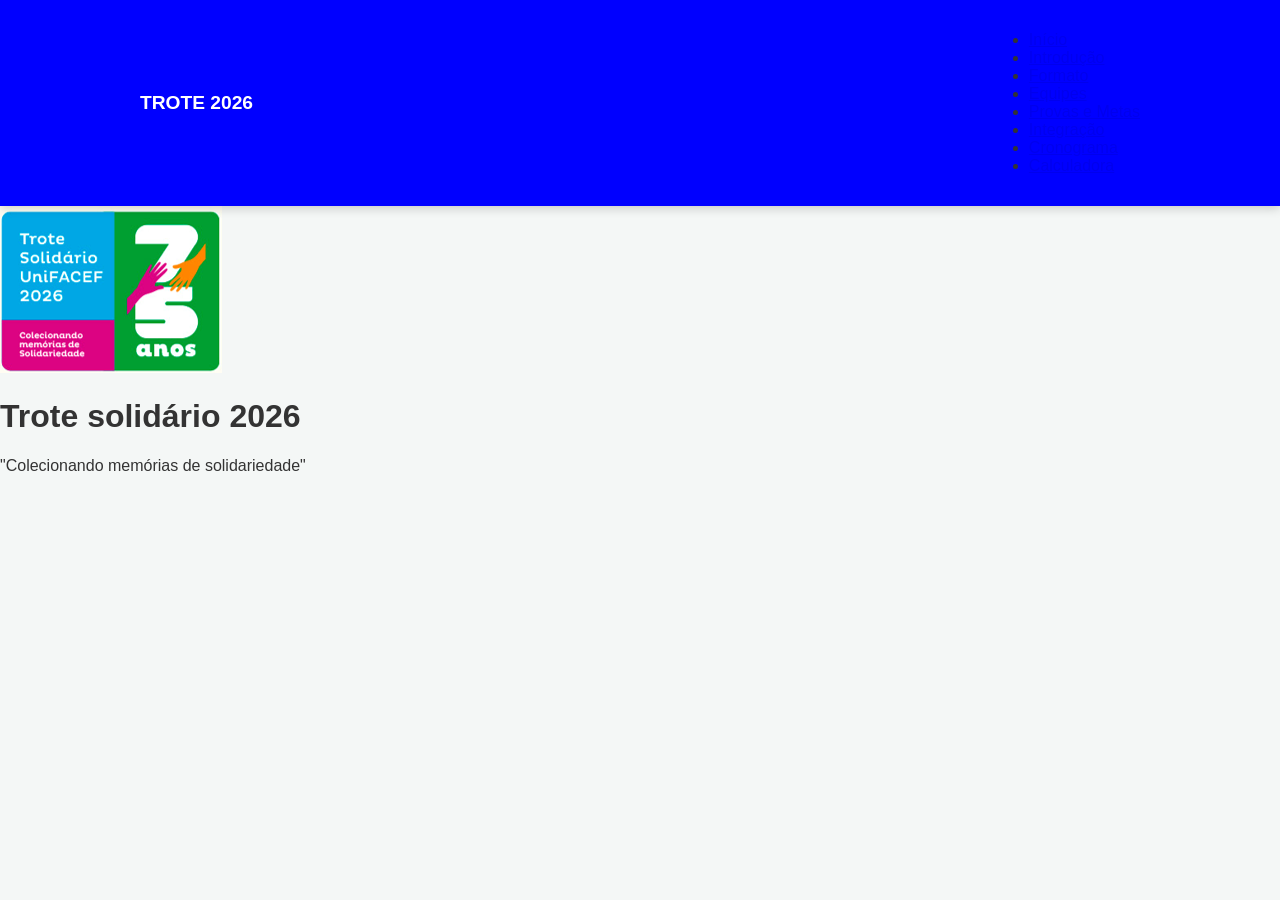
==== index.html @ b151b0ec "v1" ====
<!DOCTYPE html>
<html lang="pt-br">
<head>
    <meta charset="UTF-8">
    <meta name="viewport" content="width=device-width, initial-scale=1.0">
    <title>Trote solidário</title>
    <link rel="stylesheet" href="style.css">
</head>
<body>
    <nav class="menu">
        <div class="menu-container">
            <a href="index.html" class="menu-logo">Trote 2026</a>
            <ul>
                <li><a href="index.html">Início</a></li>
                <li><a href="introducao.html">Introdução</a></li>
                <li><a href="formato.html">Formato</a></li>
                <li><a href="equipes.html">Equipes</a></li>
                <li><a href="provas.html">Provas e Metas</a></li>
                <li><a href="integracao.html">Integração</a></li>
                <li><a href="cronograma.html">Cronograma</a></li>
                <li><a href="calculadora.html">Calculadora</a></li>
            </ul>
        </div>
    </nav>
    <header>
        <img src="trote.png" alt="Logo do Trote Solidário">
        <h1>Trote solidário 2026</h1>
        <p>"Colecionando memórias de solidariedade"</p>
    </header>
    <main>
        <section>

        </section>
        <section>

        </section>
    </main>
</body>
</html>
---- style.css ----
body {
    margin: 0;
    font-family: 'Segoe UI', sans-serif; 
    background-color: #f4f7f6;
    color: #333;
}
.menu {
    background-color: blue;
    padding: 15px 0;
    position: sticky;
    top: 0;
    z-index: 1000;
    box-shadow: 0 2px 10px rgba(0, 0, 0, 0.2);
}
.menu-container {
    max-width: 1000px;
    margin: 0 auto;
    display: flex;
    justify-content: space-between;
    align-items: center;
    padding: 0 20px;
}
.menu-logo {
    color: white;
    text-decoration: none;
    font-weight: bold;
    font-size: 1.2rem;
    text-transform: uppercase;
}
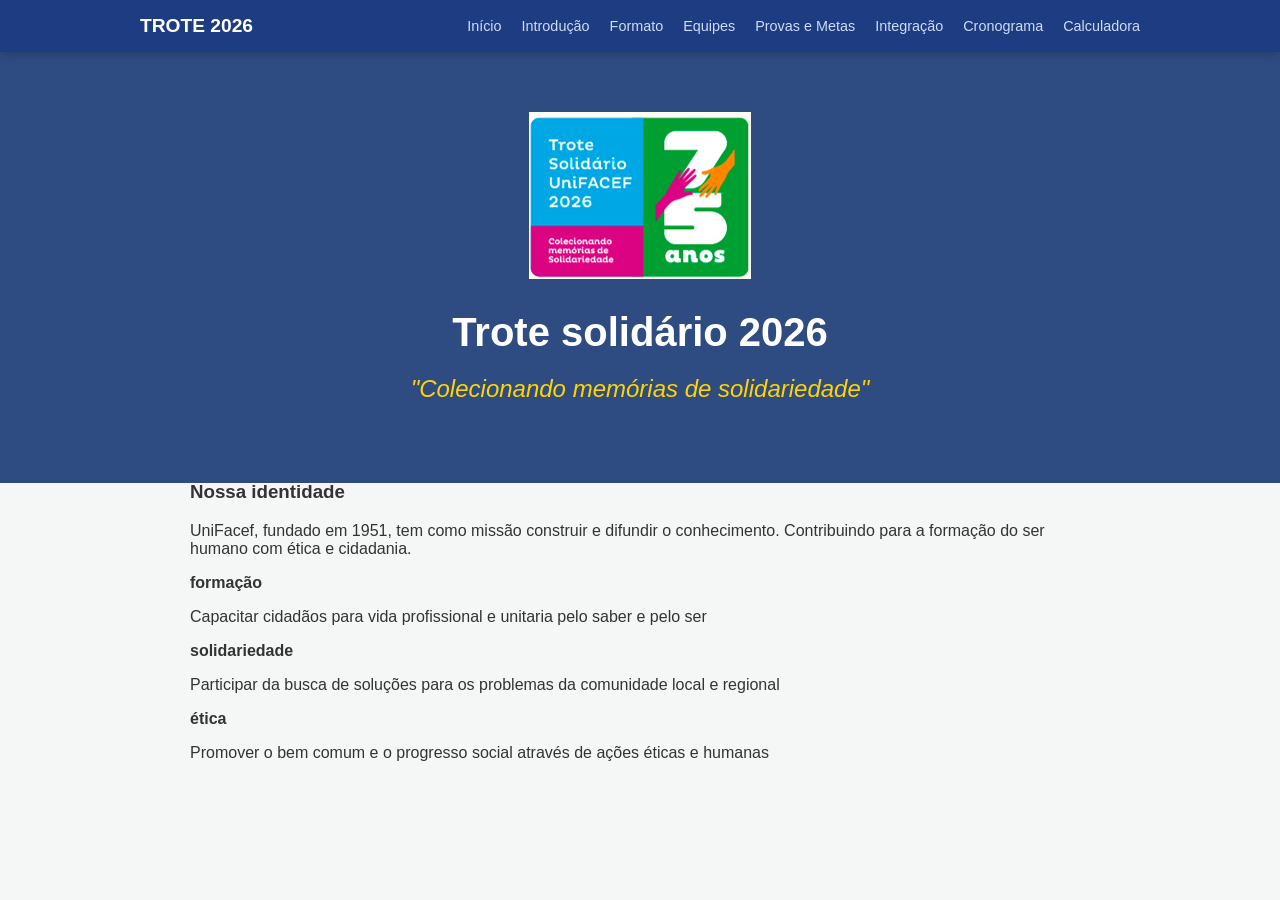
==== commit 558e094d: "v2" ====
--- a/index.html
+++ b/index.html
@@ -10,7 +10,7 @@
     <nav class="menu">
         <div class="menu-container">
             <a href="index.html" class="menu-logo">Trote 2026</a>
-            <ul>
+            <ul class="lista">
                 <li><a href="index.html">Início</a></li>
                 <li><a href="introducao.html">Introdução</a></li>
                 <li><a href="formato.html">Formato</a></li>
@@ -22,12 +22,35 @@
             </ul>
         </div>
     </nav>
-    <header>
-        <img src="trote.png" alt="Logo do Trote Solidário">
-        <h1>Trote solidário 2026</h1>
-        <p>"Colecionando memórias de solidariedade"</p>
+    <header class="cabecalho">
+        <div class="container">
+            <img src="trote.png" alt="UniFacef" class="cabecalho-logo">
+            <h1>Trote solidário 2026</h1>
+            <h2>"Colecionando memórias de solidariedade"</h2>
+        </div>
     </header>
-    <main>
+    <main class="principal">
+        <section class="misao-valores">
+            <h3>Nossa identidade</h3>
+            <p>UniFacef, fundado em 1951, tem como missão construir e difundir o conhecimento. Contribuindo para a formação do ser humano com ética e cidadania.</p>
+            <div class="pilares-container">
+                <div class="pilar">
+                    <strong>formação</strong>
+                    <p> Capacitar cidadãos para vida profissional e unitaria pelo saber e pelo ser </p>
+                </div>
+                <div class="pilar">
+                    <strong>solidariedade</strong>
+                    <p> Participar da busca de soluções para os problemas da comunidade local e regional </p>
+                </div>
+                 <div class="pilar">
+                    <strong>ética</strong>
+                    <p> Promover o bem comum e o progresso social através de ações éticas e humanas </p>
+                </div>
+            </div>
+        </section>
+        <section>
+
+        </section>
         <section>
 
         </section>
--- a/style.css
+++ b/style.css
@@ -5,7 +5,7 @@
     color: #333;
 }
 .menu {
-    background-color: blue;
+    background-color: #1e3c82;
     padding: 15px 0;
     position: sticky;
     top: 0;
@@ -26,4 +26,45 @@
     font-weight: bold;
     font-size: 1.2rem;
     text-transform: uppercase;
+}
+.lista {
+    list-style: none;
+    display: flex;
+    gap: 20px;
+    margin: 0;
+    padding: 0;
+}
+.lista a {
+    color: #cddcf7;
+    text-decoration: none;
+    font-size: 0.9rem;
+    font-weight: 500;
+    transition: color 0.3s;
+    
+}
+.lista a:hover {
+    color: #ffff
+}
+.cabecalho {
+    background-color: #2e4c82;
+    padding: 60px 20px;
+    text-align: center;
+}
+.cabecalho h1 {
+    color: white;
+    font-size: 2.5rem;
+    margin-bottom: 5px;
+}
+.cabecalho h2 {
+    font-weight: 300;
+    font-style: italic;
+    color: #ffd400;
+}
+.principal {
+    max-width: 900px;
+    margin: -40px auto 40px;
+    padding: 20px;
+}
+.missao-valores {
+    
 }
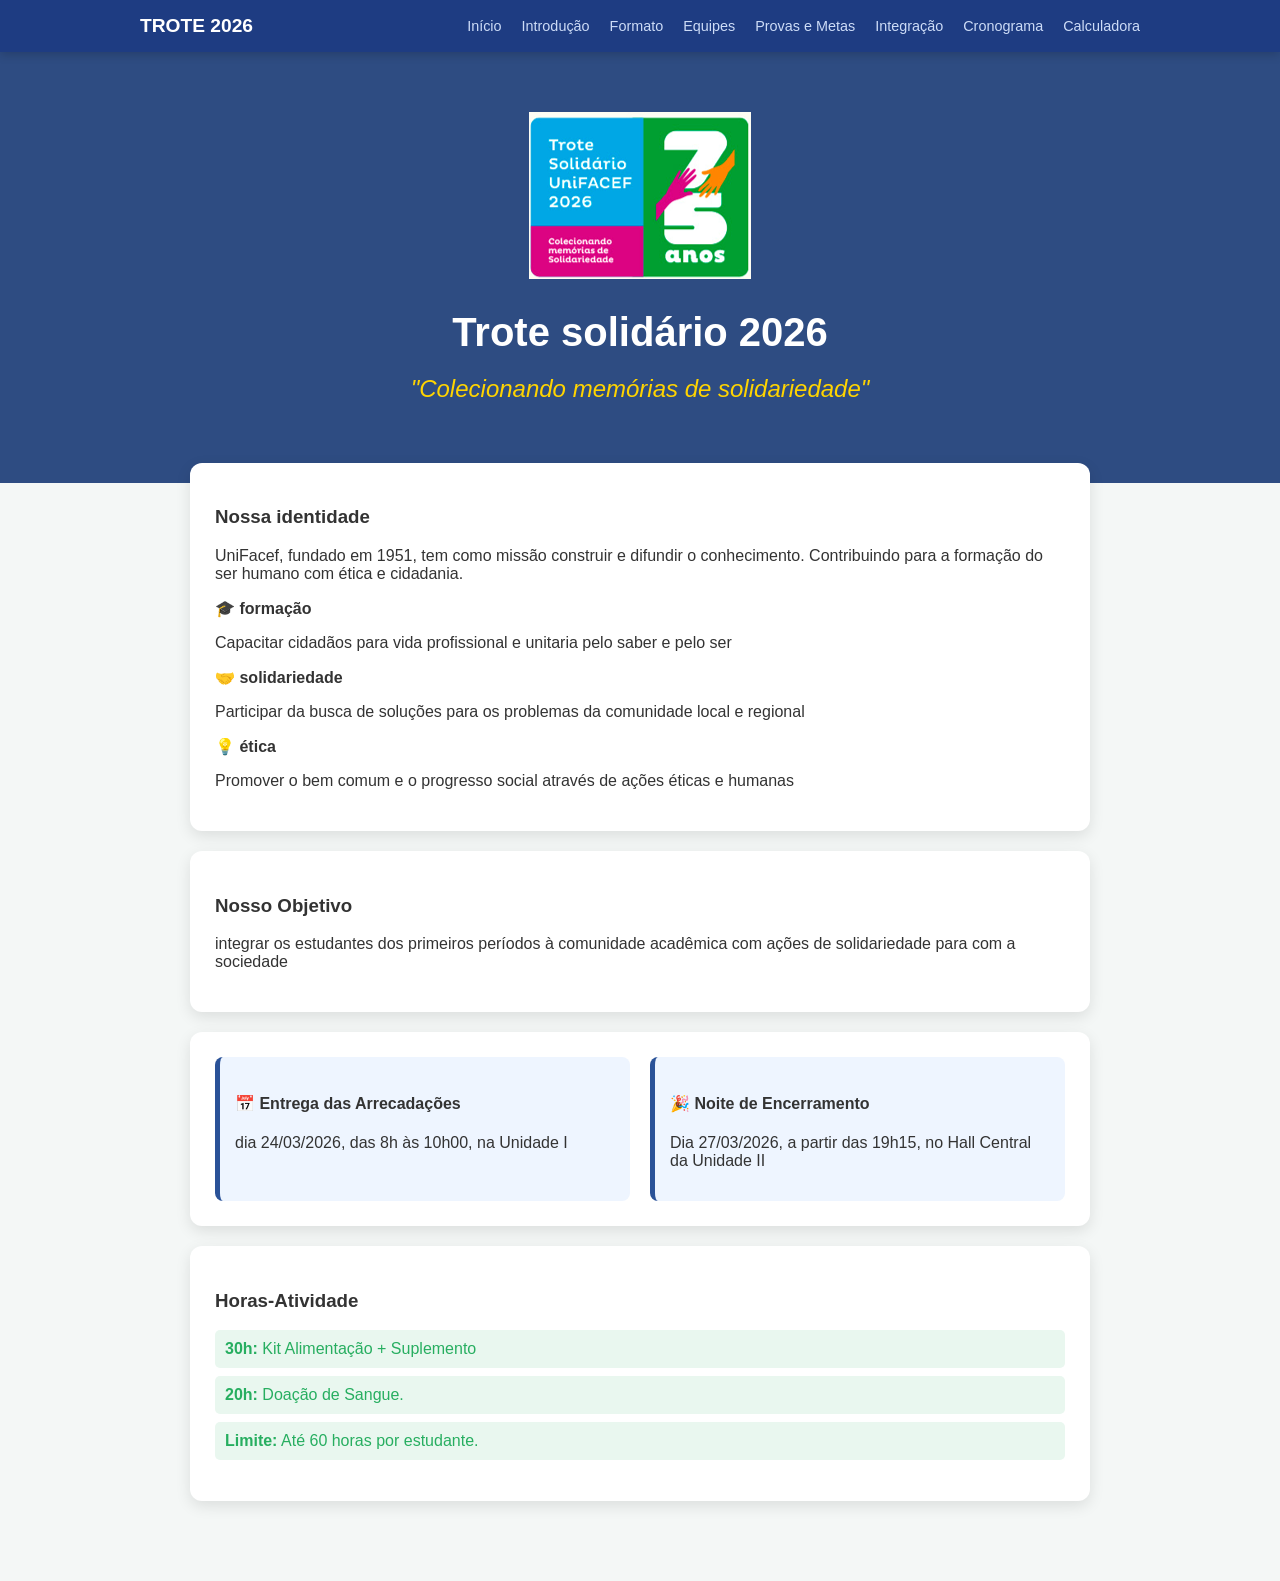
==== commit 7e08c190: "v3" ====
--- a/index.html
+++ b/index.html
@@ -30,32 +30,45 @@
         </div>
     </header>
     <main class="principal">
-        <section class="misao-valores">
+        <section>
             <h3>Nossa identidade</h3>
             <p>UniFacef, fundado em 1951, tem como missão construir e difundir o conhecimento. Contribuindo para a formação do ser humano com ética e cidadania.</p>
             <div class="pilares-container">
                 <div class="pilar">
-                    <strong>formação</strong>
+                    &#127891 <strong>formação</strong>
                     <p> Capacitar cidadãos para vida profissional e unitaria pelo saber e pelo ser </p>
                 </div>
                 <div class="pilar">
-                    <strong>solidariedade</strong>
+                    &#129309 <strong>solidariedade</strong>
                     <p> Participar da busca de soluções para os problemas da comunidade local e regional </p>
                 </div>
                  <div class="pilar">
-                    <strong>ética</strong>
+                     &#128161 <strong>ética</strong>
                     <p> Promover o bem comum e o progresso social através de ações éticas e humanas </p>
                 </div>
             </div>
         </section>
-        <section>
-
+        <section class="objetivo">
+            <h3>Nosso Objetivo</h3>
+            <p>integrar os estudantes dos primeiros períodos à comunidade acadêmica com ações de solidariedade para com a sociedade</p>
         </section>
-        <section>
-
+        <section class="importante">
+             <div class="card-meta">
+                <h4>&#128197 Entrega das Arrecadações</h4>
+                <p>dia 24/03/2026, das 8h às 10h00, na Unidade I</p>
+             </div>
+             <div class="card-meta">
+                <h4>&#127881 Noite de Encerramento</h4>
+                <p>Dia 27/03/2026, a partir das 19h15, no Hall Central da Unidade II</p>
+            </div>
         </section>
-        <section>
-
+        <section class="recompensas">
+            <h3>Horas-Atividade</h3>
+            <ul>
+                <li><strong>30h:</strong> Kit Alimentação + Suplemento</li>
+                <li><strong>20h:</strong> Doação de Sangue.</li>
+                <li><strong>Limite:</strong> Até 60 horas por estudante.</li>
+            </ul>
         </section>
     </main>
 </body>
--- a/style.css
+++ b/style.css
@@ -65,6 +65,32 @@
     margin: -40px auto 40px;
     padding: 20px;
 }
-.missao-valores {
-    
+section {
+    background-color: white;
+    padding: 25px;
+    margin-bottom: 20px;
+    border-radius: 12px;
+    box-shadow: 0 5px 15px rgba(0, 0, 0, 0.1);
+}
+.importante{
+    display: flex;
+    gap: 20px;
+}
+.card-meta {
+    flex: 1;
+    background-color: #eef5ff;
+    padding: 15px;
+    border-left: 5px solid #2a5298;
+    border-radius: 8px;
+}
+.recompensas ul {
+    list-style: none;
+    padding: 0;
+}
+.recompensas li {
+    background-color: #e9f7ef;
+    margin: 8px 0;
+    padding: 10px;
+    border-radius: 5px;
+    color: #27ae60;
 }
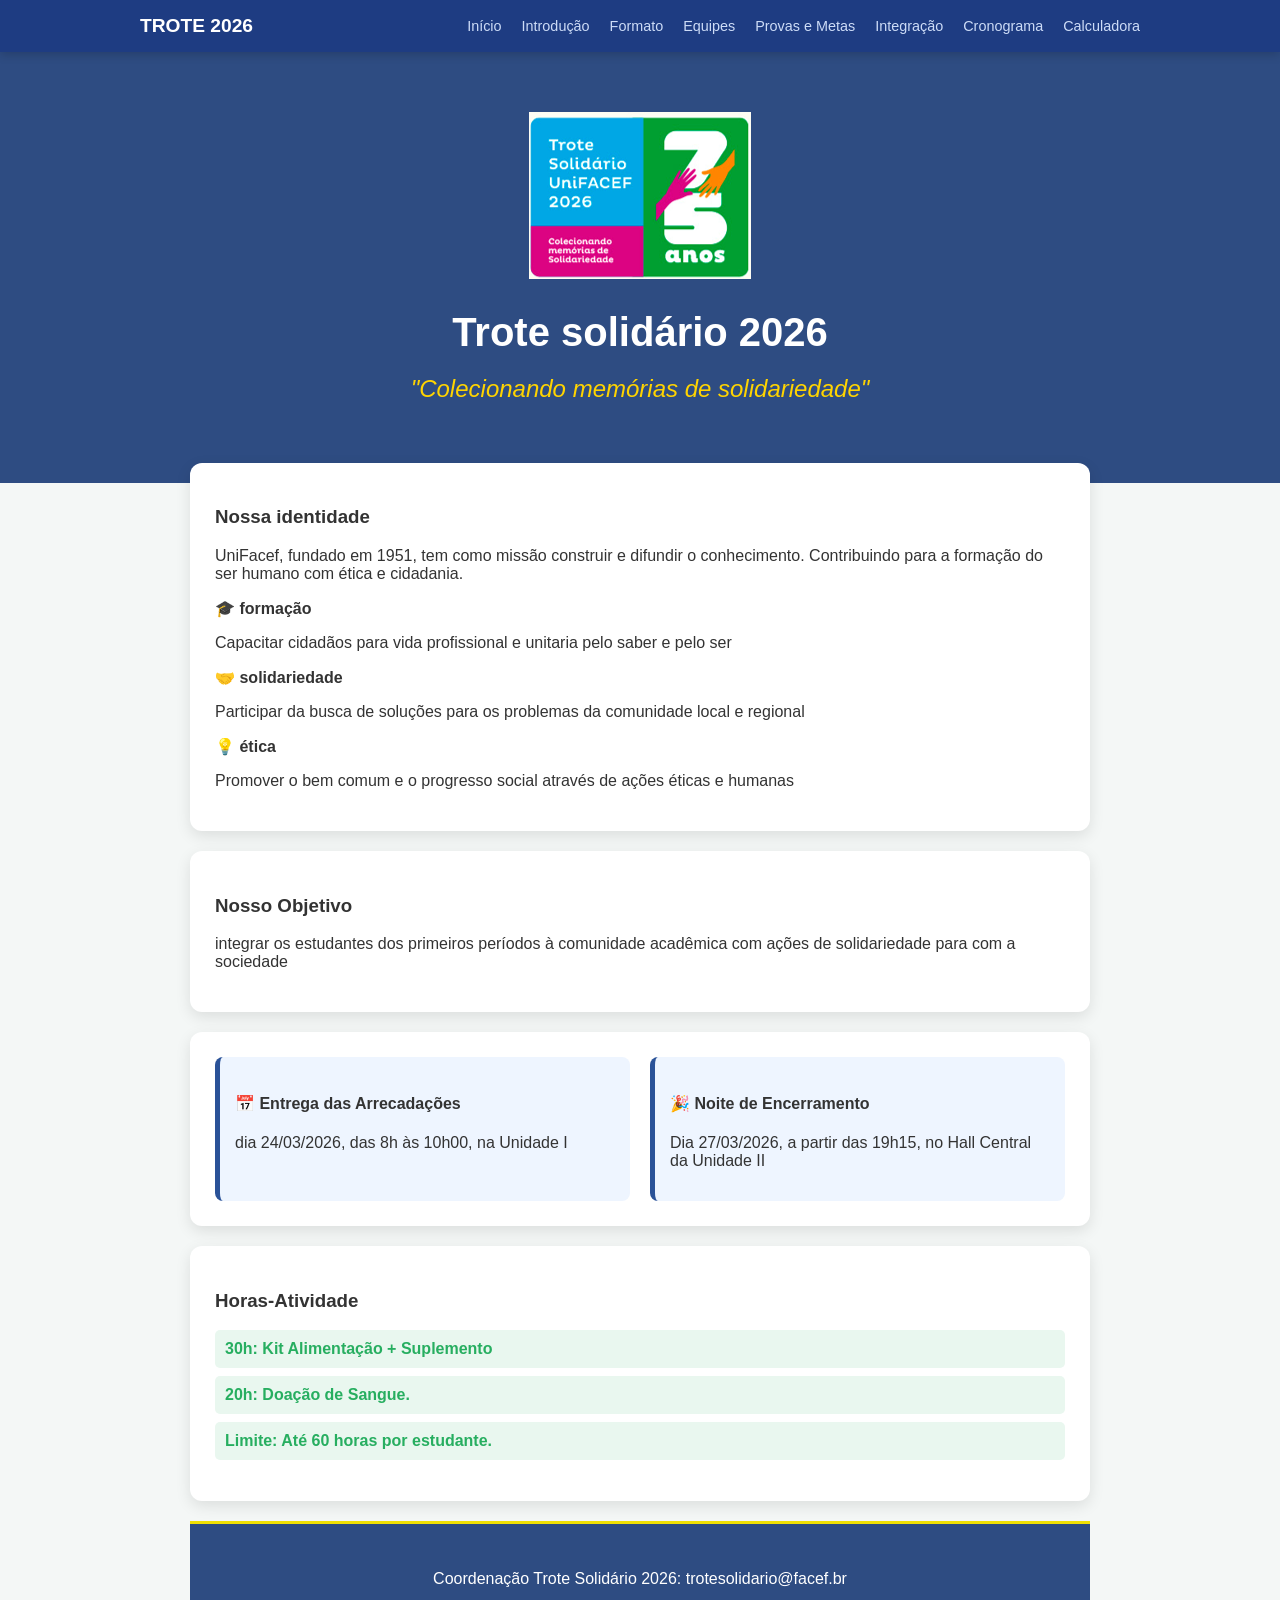
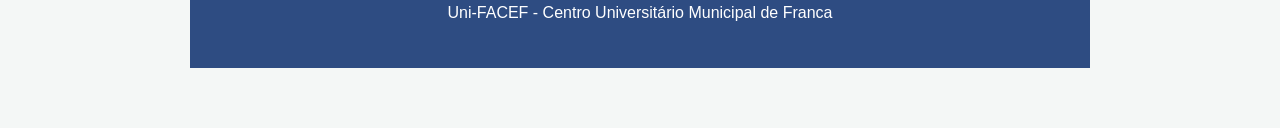
==== commit 9892adef: "v7" ====
--- a/index.html
+++ b/index.html
@@ -1,75 +1,79 @@
 <!DOCTYPE html>
 <html lang="pt-br">
-<head>
-    <meta charset="UTF-8">
-    <meta name="viewport" content="width=device-width, initial-scale=1.0">
-    <title>Trote solidário</title>
-    <link rel="stylesheet" href="style.css">
-</head>
-<body>
-    <nav class="menu">
-        <div class="menu-container">
-            <a href="index.html" class="menu-logo">Trote 2026</a>
-            <ul class="lista">
-                <li><a href="index.html">Início</a></li>
-                <li><a href="introducao.html">Introdução</a></li>
-                <li><a href="formato.html">Formato</a></li>
-                <li><a href="equipes.html">Equipes</a></li>
-                <li><a href="provas.html">Provas e Metas</a></li>
-                <li><a href="integracao.html">Integração</a></li>
-                <li><a href="cronograma.html">Cronograma</a></li>
-                <li><a href="calculadora.html">Calculadora</a></li>
-            </ul>
-        </div>
-    </nav>
-    <header class="cabecalho">
-        <div class="container">
-            <img src="trote.png" alt="UniFacef" class="cabecalho-logo">
-            <h1>Trote solidário 2026</h1>
-            <h2>"Colecionando memórias de solidariedade"</h2>
-        </div>
-    </header>
-    <main class="principal">
-        <section>
-            <h3>Nossa identidade</h3>
-            <p>UniFacef, fundado em 1951, tem como missão construir e difundir o conhecimento. Contribuindo para a formação do ser humano com ética e cidadania.</p>
-            <div class="pilares-container">
-                <div class="pilar">
-                    &#127891 <strong>formação</strong>
-                    <p> Capacitar cidadãos para vida profissional e unitaria pelo saber e pelo ser </p>
+    <head>
+        <meta charset="UTF-8">
+        <meta name="viewport" content="width=device-width, initial-scale=1.0">
+        <title>Trote solidário</title>
+        <link rel="stylesheet" href="style.css">
+    </head>
+    <body>
+        <nav class="menu">
+            <div class="menu-container">
+                <a href="index.html" class="menu-logo">Trote 2026</a>
+                <ul class="lista">
+                    <li><a href="index.html">Início</a></li>
+                    <li><a href="introducao.html">Introdução</a></li>
+                    <li><a href="formato.html">Formato</a></li>
+                    <li><a href="equipes.html">Equipes</a></li>
+                    <li><a href="provas.html">Provas e Metas</a></li>
+                    <li><a href="integracao.html">Integração</a></li>
+                    <li><a href="cronograma.html">Cronograma</a></li>
+                    <li><a href="calculadora.html">Calculadora</a></li>
+                </ul>
+            </div>
+        </nav>
+        <header class="cabecalho">
+            <div class="container">
+                <img src="trote.png" alt="UniFacef" class="cabecalho-logo">
+                <h1>Trote solidário 2026</h1>
+                <h2>"Colecionando memórias de solidariedade"</h2>
+            </div>
+        </header>
+        <main class="principal">
+            <section>
+                <h3>Nossa identidade</h3>
+                <p>UniFacef, fundado em 1951, tem como missão construir e difundir o conhecimento. Contribuindo para a formação do ser humano com ética e cidadania.</p>
+                <div class="pilares-container">
+                    <div class="pilar">
+                        &#127891 <strong>formação</strong>
+                        <p> Capacitar cidadãos para vida profissional e unitaria pelo saber e pelo ser </p>
+                    </div>
+                    <div class="pilar">
+                        &#129309 <strong>solidariedade</strong>
+                        <p> Participar da busca de soluções para os problemas da comunidade local e regional </p>
+                    </div>
+                    <div class="pilar">
+                        &#128161 <strong>ética</strong>
+                        <p> Promover o bem comum e o progresso social através de ações éticas e humanas </p>
+                    </div>
                 </div>
-                <div class="pilar">
-                    &#129309 <strong>solidariedade</strong>
-                    <p> Participar da busca de soluções para os problemas da comunidade local e regional </p>
+            </section>
+            <section class="objetivo">
+                <h3>Nosso Objetivo</h3>
+                <p>integrar os estudantes dos primeiros períodos à comunidade acadêmica com ações de solidariedade para com a sociedade</p>
+            </section>
+            <section class="importante">
+                <div class="card-meta">
+                    <h4>&#128197 Entrega das Arrecadações</h4>
+                    <p>dia 24/03/2026, das 8h às 10h00, na Unidade I</p>
                 </div>
-                 <div class="pilar">
-                     &#128161 <strong>ética</strong>
-                    <p> Promover o bem comum e o progresso social através de ações éticas e humanas </p>
+                <div class="card-meta">
+                    <h4>&#127881 Noite de Encerramento</h4>
+                    <p>Dia 27/03/2026, a partir das 19h15, no Hall Central da Unidade II</p>
                 </div>
-            </div>
-        </section>
-        <section class="objetivo">
-            <h3>Nosso Objetivo</h3>
-            <p>integrar os estudantes dos primeiros períodos à comunidade acadêmica com ações de solidariedade para com a sociedade</p>
-        </section>
-        <section class="importante">
-             <div class="card-meta">
-                <h4>&#128197 Entrega das Arrecadações</h4>
-                <p>dia 24/03/2026, das 8h às 10h00, na Unidade I</p>
-             </div>
-             <div class="card-meta">
-                <h4>&#127881 Noite de Encerramento</h4>
-                <p>Dia 27/03/2026, a partir das 19h15, no Hall Central da Unidade II</p>
-            </div>
-        </section>
-        <section class="recompensas">
-            <h3>Horas-Atividade</h3>
-            <ul>
-                <li><strong>30h:</strong> Kit Alimentação + Suplemento</li>
-                <li><strong>20h:</strong> Doação de Sangue.</li>
-                <li><strong>Limite:</strong> Até 60 horas por estudante.</li>
-            </ul>
-        </section>
-    </main>
-</body>
+            </section>
+            <section class="recompensas">
+                <h3>Horas-Atividade</h3>
+                <ul>
+                    <li><strong>30h:</strong> Kit Alimentação + Suplemento</li>
+                    <li><strong>20h:</strong> Doação de Sangue.</li>
+                    <li><strong>Limite:</strong> Até 60 horas por estudante.</li>
+                </ul>
+            </section>
+            <footer>
+            <p>Coordenação Trote Solidário 2026: trotesolidario@facef.br</p>
+            <p>Uni-FACEF - Centro Universitário Municipal de Franca</p>
+        </footer>
+        </main>
+    </body>
 </html>
--- a/style.css
+++ b/style.css
@@ -93,4 +93,92 @@
     padding: 10px;
     border-radius: 5px;
     color: #27ae60;
-}+    font-weight: bold;
+}
+.texto-introducao p {
+    line-height: 1.6;
+    margin-bottom: 20px;
+    text-align: justify;
+}
+.lista-valores {
+    list-style: none;
+    padding: 0;
+}
+.lista-valores li {
+    background-color: #eef5ff;
+    padding: 15px;
+    margin-bottom: 10px;
+    border-radius: 8px;
+    border-left: 5px solid #1e3c72;
+}
+table {
+    width: 100%;
+    border-collapse: collapse; 
+    margin-top: 20px;
+    background-color: white;
+}
+th, td {
+    padding: 15px;
+    text-align: left;
+    border-bottom: 1px solid #ddd;
+}
+th {
+    background-color: #2a5298;
+    color: white;
+}
+tr:hover {
+    background-color: #f1f1f1;
+}
+.box-amarela {
+    background: yellow;
+    width: 25px; 
+    height: 25px;
+    border-radius: 4px;
+}
+.kit-alimentacao ul {
+    list-style: none;
+    background-color: #f5f1df;
+    margin: 15px 0;
+    padding: 20px;
+    border-radius: 8px;
+    border-style: dashed;
+    border-width: 1px;
+    border-color: #b9a705;
+}
+.kit-alimentacao ul li {
+    margin: 10px 0;
+    color: #6d6202;
+    font-size: 1rem;
+}
+.suplementos {
+    background-color: rgb(255, 250, 250);
+    border-left: rgba(199, 3, 3, 0.719) solid 5px;
+}
+.lista-amarela ul{
+    list-style: none;
+    color: #6d6202;
+    padding: 0;
+}
+.lista-amarela ul li {
+    margin: 10px 0;
+}
+.container-amarelo {
+    background-color: #fdf5dd;
+    padding: 20px;
+    border-left: rgb(224, 224, 8) solid 5px;
+}
+.container-amarelo div ul{
+    list-style: none;
+    color: #6d6202;
+    padding: 0;
+}
+.container-amarelo div ul li {
+    margin: 10px 0;
+}
+footer{
+    background-color: #2e4c82;
+    color: white;
+    padding:  30px 20px;
+    text-align: center;
+    border-top: 3px solid #f0e004;
+}
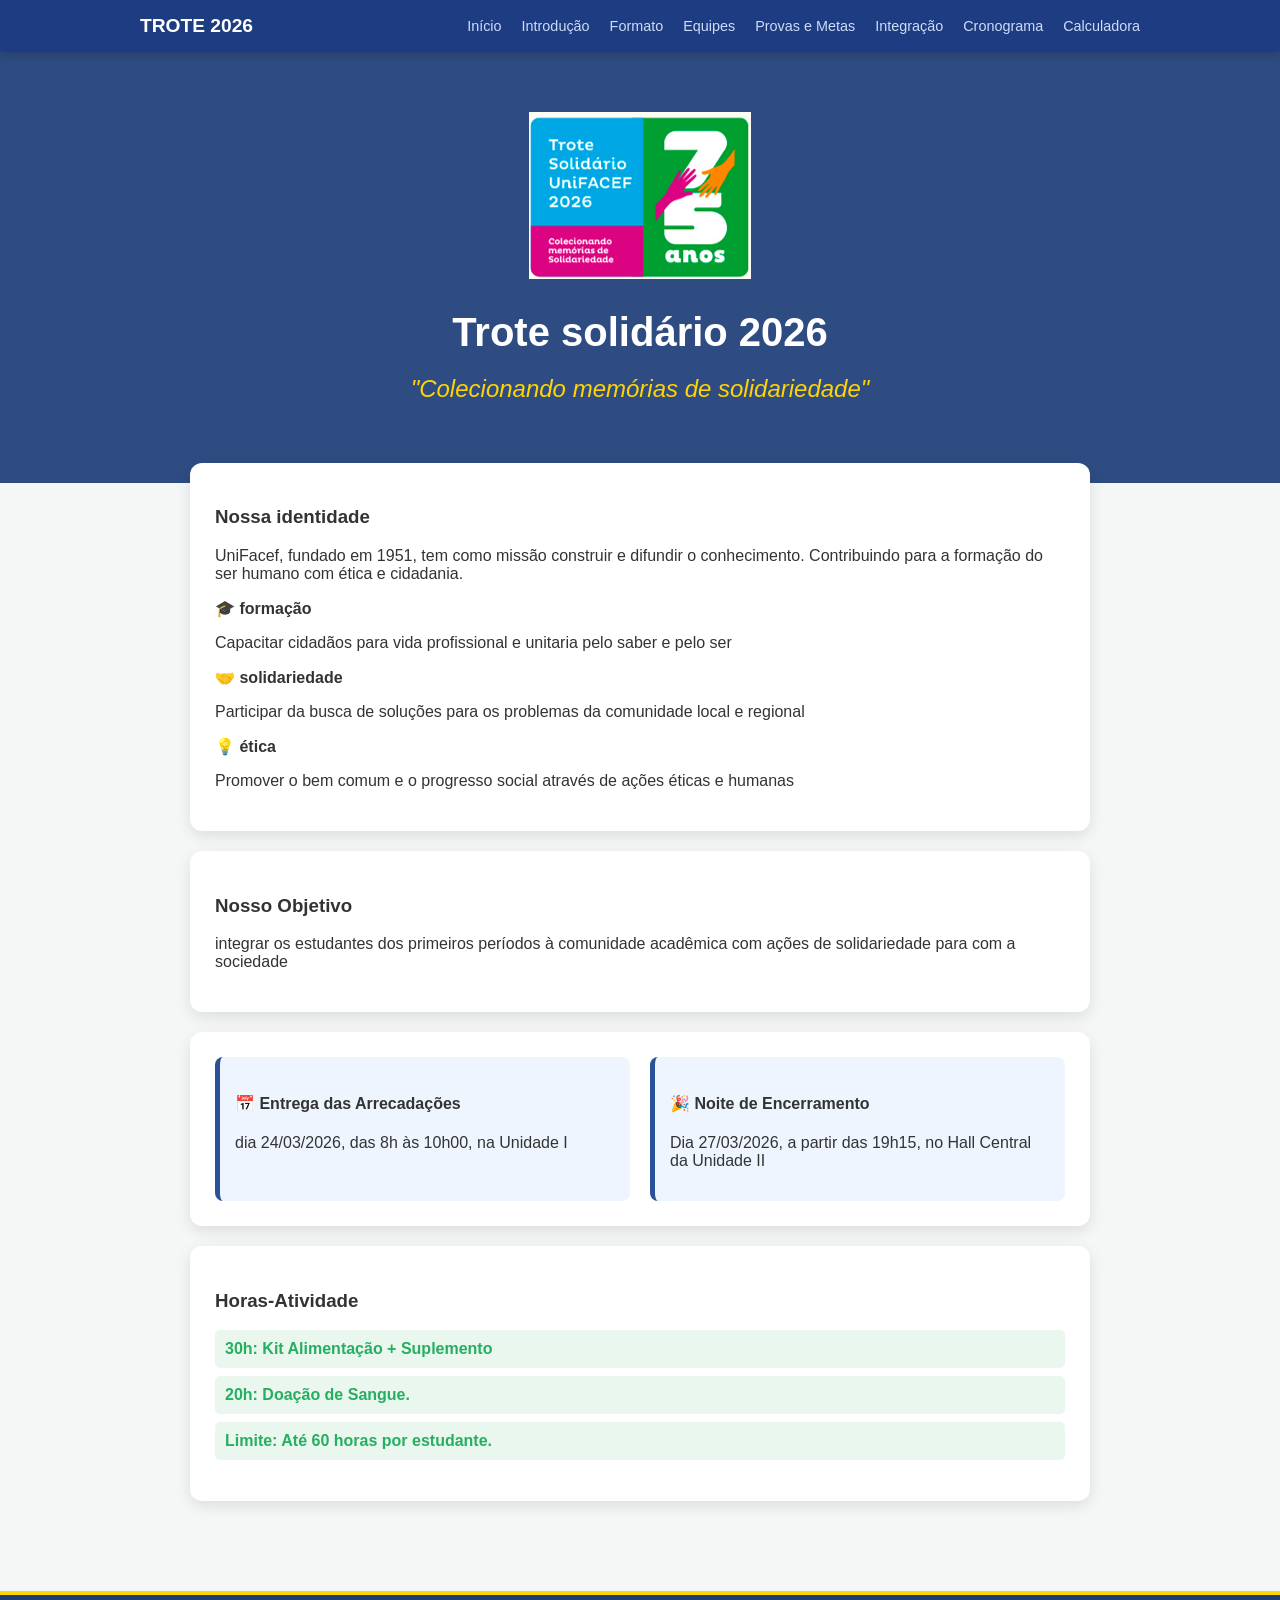
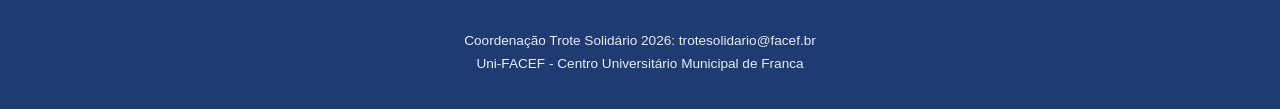
==== commit 1426caf1: "v9" ====
--- a/index.html
+++ b/index.html
@@ -70,10 +70,10 @@
                     <li><strong>Limite:</strong> Até 60 horas por estudante.</li>
                 </ul>
             </section>
-            <footer>
+        </main>
+        <footer>
             <p>Coordenação Trote Solidário 2026: trotesolidario@facef.br</p>
             <p>Uni-FACEF - Centro Universitário Municipal de Franca</p>
         </footer>
-        </main>
     </body>
 </html>
--- a/style.css
+++ b/style.css
@@ -135,50 +135,140 @@
     height: 25px;
     border-radius: 4px;
 }
-.kit-alimentacao ul {
-    list-style: none;
-    background-color: #f5f1df;
-    margin: 15px 0;
-    padding: 20px;
-    border-radius: 8px;
-    border-style: dashed;
-    border-width: 1px;
-    border-color: #b9a705;
-}
-.kit-alimentacao ul li {
+.box-cinza {
+    background: #ccc;
+    width: 25px; 
+    height: 25px;
+    border-radius: 4px;
+}
+.box-laranja {
+    background: orange;
+    width: 25px; 
+    height: 25px;
+    border-radius: 4px;
+}
+.box-marrom {
+    background: #8B4513;
+    width: 25px; 
+    height: 25px;
+    border-radius: 4px;
+}
+.box-preta {
+    background: black;
+    width: 25px; 
+    height: 25px;
+    border-radius: 4px;
+}
+.box-rosa {
+    background: pink;
+    width: 25px; 
+    height: 25px;
+    border-radius: 4px;
+}
+.box-roxa {
+    background: purple;
+    width: 25px; 
+    height: 25px;
+    border-radius: 4px;
+}
+.box-verde {
+    background: green;
+    width: 25px; 
+    height: 25px;
+    border-radius: 4px;
+}
+.box-vermelho {
+    background: red;
+    width: 25px; 
+    height: 25px;
+    border-radius: 4px;
+}
+.lista-itens {
+    list-style: none;
+    padding: 0;
+}
+.lista-itens li {
     margin: 10px 0;
-    color: #6d6202;
-    font-size: 1rem;
+    color: #856404;
+    font-size: 1.1rem;
 }
 .suplementos {
     background-color: rgb(255, 250, 250);
     border-left: rgba(199, 3, 3, 0.719) solid 5px;
-}
-.lista-amarela ul{
-    list-style: none;
-    color: #6d6202;
-    padding: 0;
-}
-.lista-amarela ul li {
-    margin: 10px 0;
 }
 .container-amarelo {
     background-color: #fdf5dd;
     padding: 20px;
     border-left: rgb(224, 224, 8) solid 5px;
 }
-.container-amarelo div ul{
-    list-style: none;
-    color: #6d6202;
-    padding: 0;
-}
-.container-amarelo div ul li {
-    margin: 10px 0;
-}
 footer{
-    background-color: #2e4c82;
+    background-color: #1e3c72;
     color: white;
     padding:  30px 20px;
     text-align: center;
-    border-top: 3px solid #f0e004;
-}
+    border-top: 4px solid #ffd700;
+    font-size: 0.85rem;
+    margin-top: 50px;
+}
+footer p {
+    margin: 8px 0;
+    opacity: 0.9;
+}
+.evento{
+    margin-bottom: 25px;
+    position: relative; 
+}
+.evento::before{
+  content: '';
+  width: 12px;
+  height: 12px;
+  background: #ff4b2b;
+  border-radius: 50%;
+  position: absolute;
+  left: -28px;
+  top: 5px;
+}
+.timeline{
+    border-left: solid #2a5298 3px;
+    padding-left: 20px;
+    margin-top: 20px;
+}
+.grid-locais {
+    display: flex;
+    gap: 20px;
+}
+.unidade{
+    flex: 1;
+    background: #f8f9fa;
+    padding: 15px;
+    border-radius: 8px;
+    border: 1px solid #dee2e6;
+}
+.form-group {
+    margin-bottom: 15px;
+    display: flex;
+    flex-direction: column;
+}
+input {
+    padding: 10px;
+    border-radius: 5px;
+    border: 1px solid #ccc;
+    width: 100px;
+}
+.resultado-box {
+    margin-top: 20px;
+    padding: 15px;
+    background-color: #eef5ff;
+    border-left: 5px solid #1e3c72;
+    font-weight: bold;
+    font-size: 1.2rem;
+}
+button {
+    background-color: #27ae60;
+    color: white;
+    padding: 10px 20px;
+    border: none;
+    border-radius: 5px;
+    cursor: pointer;
+    font-weight: bold;
+}
